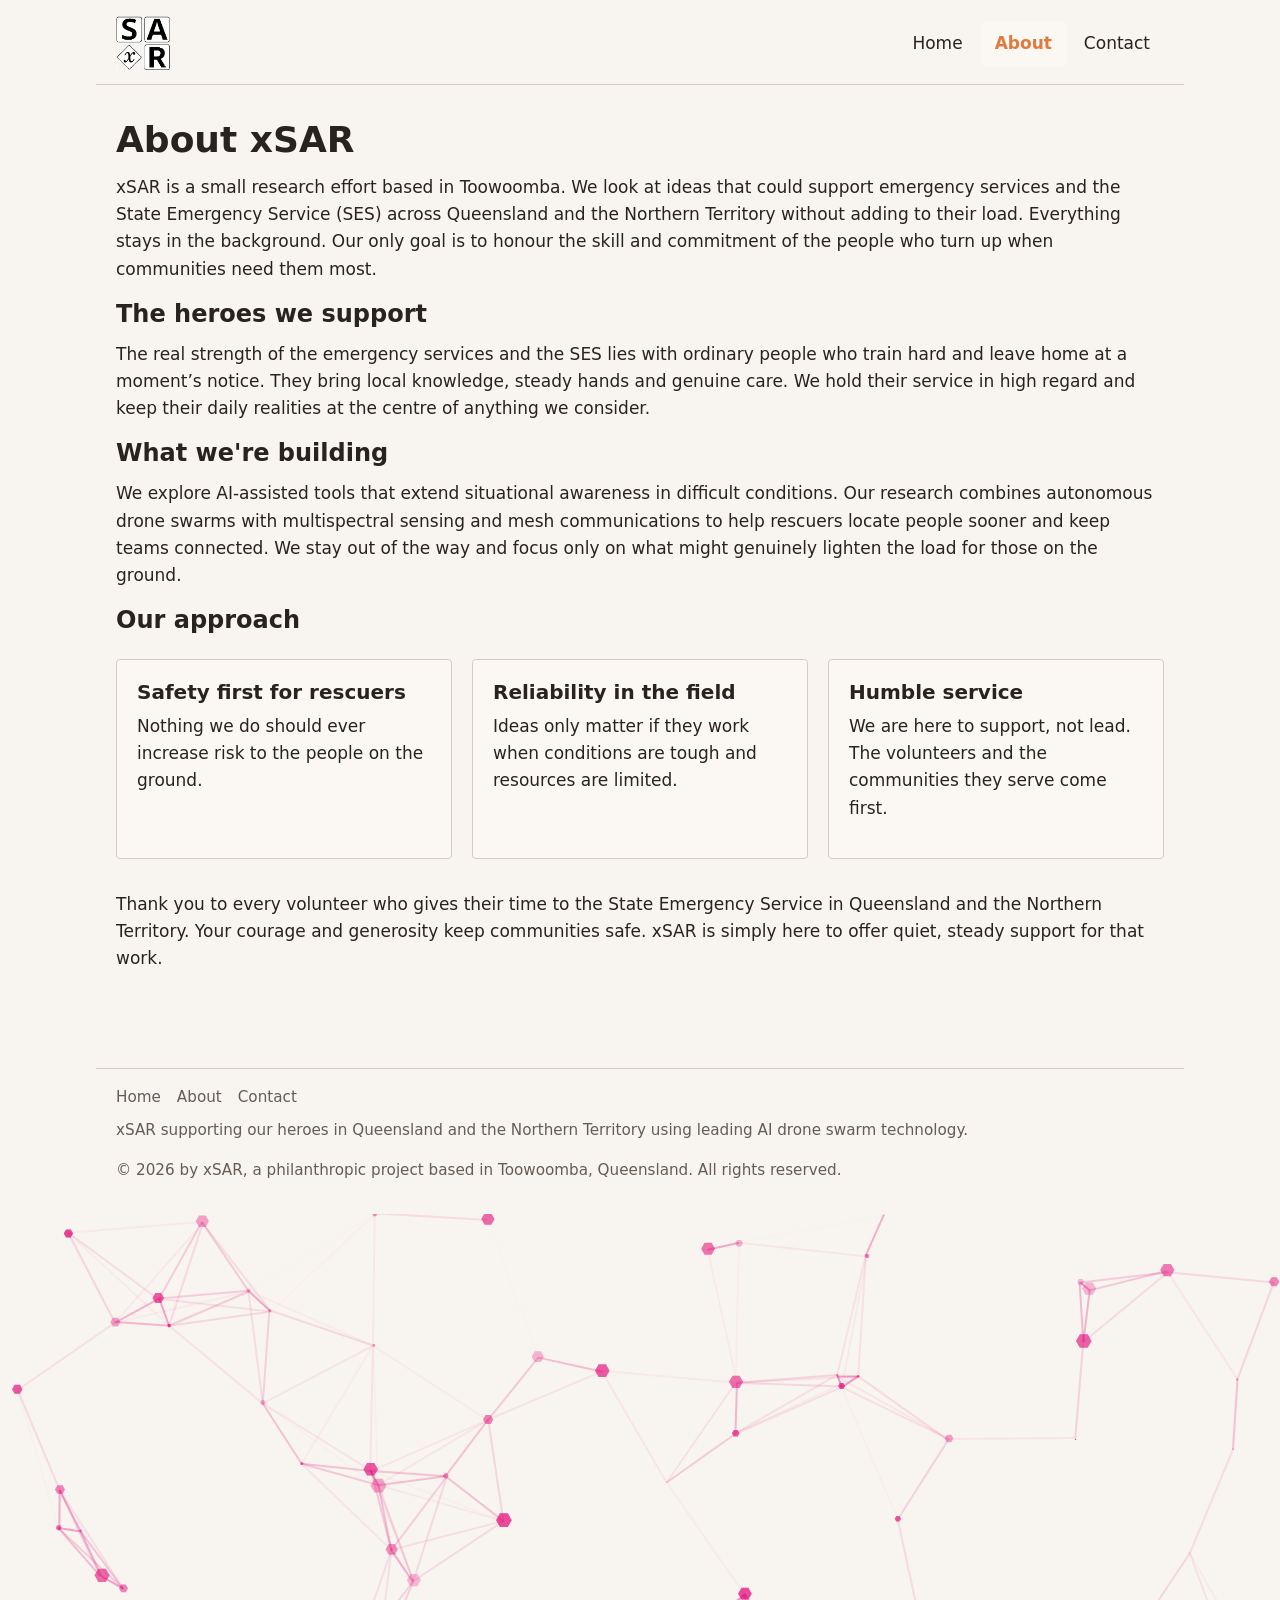
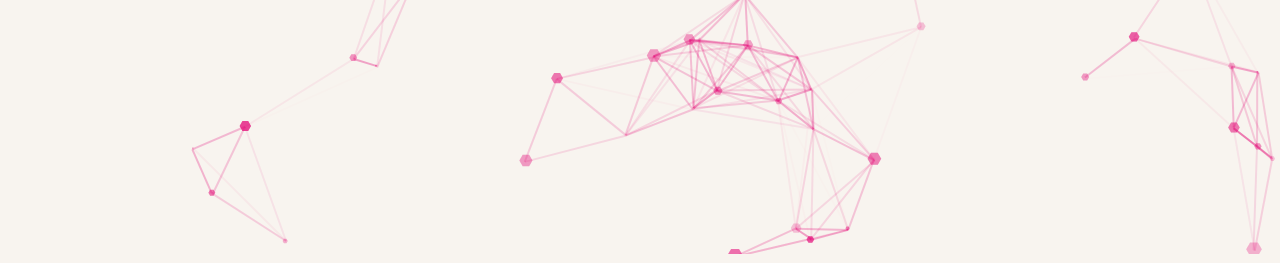
==== about.html @ 916da32c "dot notation error" ====
<!DOCTYPE html>
<html lang="en-AU">
<head>
  <!-- Google tag (gtag.js) -->
  <script async src="https://www.googletagmanager.com/gtag/js?id=G-0K0B5G9V87"></script>
  <script>
    window.dataLayer = window.dataLayer || [];
    function gtag(){dataLayer.push(arguments);}
    gtag('js', new Date());

    gtag('config', 'G-0K0B5G9V87');
  </script>
  <meta charset="UTF-8">
  <meta name="viewport" content="width=device-width, initial-scale=1.0">
  <title>xSAR — About</title>
  <link rel="stylesheet" href="css/master.css">
  <link rel="icon" type="image/x-icon" href="favicon.ico">
  <link rel="icon" type="image/png" sizes="32x32" href="favicon-32x32.png">
  <link rel="icon" type="image/png" sizes="16x16" href="favicon-16x16.png">
  <link rel="apple-touch-icon" href="apple-touch-icon.png">
  <link rel="manifest" href="site.webmanifest">
  <meta name="description" content="xSAR — Search And Respond. AI-assisted autonomous drone support for emergency responders in Queensland and the Northern Territory. Human-in-the-loop oversight.">
  <!-- OpenGraph / Social sharing -->
  <meta property="og:title" content="xSAR — Search And Respond">
  <meta property="og:description" content="Drone swarm research delivering situational awareness and support packages to help responders faster. For public benefit.">
  <meta property="og:image" content="https://xsar.com.au/images/xsar-logo.png">
  <meta property="og:url" content="https://xsar.com.au/about.html">
  <meta property="og:type" content="website">
  <meta name="twitter:card" content="summary_large_image">
</head>
<body>
  <a href="#main" class="skip-link">Skip to main content</a>

  <header>
    <a href="index.html" class="logo">
      <img src="images/xsar-logo.png" alt="xSAR" width="140" height="70">
    </a>

    <nav aria-label="Primary">
      <ul class="desktop-nav">
        <li><a href="index.html">Home</a></li>
        <li><a href="about.html" aria-current="page">About</a></li>
        <li><a href="contact.html">Contact</a></li>
      </ul>

      <details class="mobile-nav">
        <summary class="hamburger" aria-label="Toggle menu">☰</summary>
        <ul>
          <li><a href="index.html">Home</a></li>
          <li><a href="about.html" aria-current="page">About</a></li>
          <li><a href="contact.html">Contact</a></li>
        </ul>
      </details>
    </nav>
  </header>

  <main id="main">
    <h1>About xSAR</h1>

    <p>xSAR is a small research effort based in Toowoomba. We look at ideas that could support emergency services and the State Emergency Service (SES) across Queensland and the Northern Territory without adding to their load. Everything stays in the background. Our only goal is to honour the skill and commitment of the people who turn up when communities need them most.</p>

    <h2>The heroes we support</h2>
    <p>The real strength of the emergency services and the SES lies with ordinary people who train hard and leave home at a moment’s notice. They bring local knowledge, steady hands and genuine care. We hold their service in high regard and keep their daily realities at the centre of anything we consider.</p>

    <h2>What we're building</h2>
    <p>We explore AI-assisted tools that extend situational awareness in difficult conditions. Our research combines autonomous drone swarms with multispectral sensing and mesh communications to help rescuers locate people sooner and keep teams connected. We stay out of the way and focus only on what might genuinely lighten the load for those on the ground.</p>

    <h2>Our approach</h2>
    <div class="cards">
      <div class="card">
        <h3>Safety first for rescuers</h3>
        <p>Nothing we do should ever increase risk to the people on the ground.</p>
      </div>
      <div class="card">
        <h3>Reliability in the field</h3>
        <p>Ideas only matter if they work when conditions are tough and resources are limited.</p>
      </div>
      <div class="card">
        <h3>Humble service</h3>
        <p>We are here to support, not lead. The volunteers and the communities they serve come first.</p>
      </div>
    </div>

    <p style="margin-top: 2rem;">Thank you to every volunteer who gives their time to the State Emergency Service in Queensland and the Northern Territory. Your courage and generosity keep communities safe. xSAR is simply here to offer quiet, steady support for that work.</p>
  </main>

  <footer>
    <nav class="footer-nav" aria-label="Footer">
      <a href="index.html">Home</a>
      <a href="about.html">About</a>
      <a href="contact.html">Contact</a>
    </nav>
    <p>xSAR supporting our heroes in Queensland and the Northern Territory using leading AI drone swarm technology.</p>
    <p>&copy; 2026 by xSAR, a philanthropic project based in Toowoomba, Queensland. All rights reserved.</p>
  </footer>

  <div id="particles-js"><canvas class="particles-js-canvas-el" width="1357" height="916" style="width: 100%; height: 100%;"></canvas></div>
  <script src="js/particles_min.js" defer></script>
  <script src="js/particles_conf.js" defer></script>

</body>
</html>
---- css/master.css ----
/* xSAR — master.css
   Desktop-first (default horizontal nav), WCAG AA+, warm dignified palette for QLD/NT SES volunteers.
   Static HTML5 only. No frameworks.
   Breakpoints: desktop base → @media (max-width: 40em) hamburger.
*/

/* 1. CSS Custom Properties — warm trustworthy palette */
:root {
  --color-bg: #F8F4EF;
  --color-surface: #FBF8F3;
  --color-text: #29231F;
  --color-muted: #665C54;
  --color-primary: #E07A3D;   /* warm terracotta-orange */
  --color-accent: #8B5E3C;   /* earth ochre */
  --color-cta: #C65D3B;      /* deeper CTA */
  --color-focus: #1E3A5F;    /* deep navy for focus */
  --color-success: #4A6B3F;
  --color-border: #D5CBBE;
  --color-error: #A14C3F;

  --font-family: system-ui, -apple-system, BlinkMacSystemFont, "Segoe UI", Roboto, "Helvetica Neue", Arial, sans-serif;
  --radius: 4px;
  --space: 1rem;
}

/* 2. Reset + base (desktop first) */
*, *::before, *::after {
  box-sizing: border-box;
}

html {
  scroll-behavior: smooth;
}

body {
  margin: 0;
  background-color: var(--color-bg);
  color: var(--color-text);
  font-family: var(--font-family);
  font-size: 1.0625rem;
  line-height: 1.6;
}

/* 3. Typography */
h1, h2, h3, h4 {
  line-height: 1.25;
  color: var(--color-text);
  margin: 0 0 0.75rem;
}

h1 { font-size: 2.25rem; }
h2 { font-size: 1.5rem; }
h3 { font-size: 1.25rem; }

p {
  margin: 0 0 1rem;
}

a {
  color: var(--color-primary);
  text-decoration: underline;
  text-decoration-thickness: 1.5px;
  text-underline-offset: 2px;
}

a:hover {
  color: var(--color-cta);
}

/* 4. Layout */
header, main, footer {
  max-width: 68rem;
  margin: 0 auto;
  padding: 1rem 1.25rem;
}

main {
  padding-top: 2rem;
  padding-bottom: 3rem;
}

/* Header with logo top-left + nav */
header {
  display: flex;
  align-items: center;
  justify-content: space-between;
  gap: 1rem;
  border-bottom: 1px solid var(--color-border);
  padding-bottom: 0.75rem;
}

.logo {
  display: inline-block;
  line-height: 0;
}

.logo img {
  height: 56px;
  width: auto;
  display: block;
}

/* Desktop nav (default) */
nav[aria-label="Primary"] {
  display: flex;
  align-items: center;
}

.desktop-nav {
  display: flex;
  gap: 0.25rem;
  list-style: none;
  margin: 0;
  padding: 0;
}

.desktop-nav a {
  display: inline-flex;
  align-items: center;
  padding: 0.5rem 0.875rem;
  border-radius: var(--radius);
  text-decoration: none;
  color: var(--color-text);
  font-weight: 500;
}

.desktop-nav a[aria-current="page"] {
  background-color: var(--color-surface);
  color: var(--color-primary);
  font-weight: 600;
}

.desktop-nav a:hover {
  background-color: var(--color-surface);
  color: var(--color-cta);
}

/* Mobile nav (hidden on desktop) */
.mobile-nav,
.hamburger {
  display: none;
}

/* 5. Components */

/* Hero */
.hero {
  padding: 2.5rem 0 2rem;
  text-align: left;
}

.hero h1 {
  font-size: 2.5rem;
  margin-bottom: 0.75rem;
  max-width: 42rem;
}

.hero p {
  max-width: 38rem;
  font-size: 1.125rem;
  color: var(--color-muted);
  margin-bottom: 1.5rem;
}

/* CTA buttons */
.btn {
  display: inline-flex;
  align-items: center;
  justify-content: center;
  padding: 0.625rem 1.25rem;
  border-radius: var(--radius);
  font-weight: 600;
  text-decoration: none;
  border: 2px solid transparent;
  cursor: pointer;
  min-height: 44px;
  min-width: 44px;
  transition: background-color 0.15s ease, border-color 0.15s ease, color 0.15s ease;
}

.btn-primary {
  background-color: var(--color-cta);
  color: #fff;
}

.btn-primary:hover {
  background-color: #a64d2f;
  color: #fff;
}

.btn-secondary {
  background-color: transparent;
  color: var(--color-primary);
  border-color: var(--color-primary);
}

.btn-secondary:hover {
  background-color: var(--color-surface);
  border-color: var(--color-cta);
  color: var(--color-cta);
}

/* Cards / value sections */
.cards {
  display: grid;
  grid-template-columns: repeat(auto-fit, minmax(240px, 1fr));
  gap: 1.25rem;
  margin-top: 1.5rem;
}

.card {
  background-color: var(--color-surface);
  border: 1px solid var(--color-border);
  border-radius: var(--radius);
  padding: 1.25rem;
}

.card h3 {
  margin-bottom: 0.5rem;
  color: var(--color-text);
}

/* Forms */
form {
  max-width: 42rem;
}

.form-field {
  margin-bottom: 1.125rem;
}

label {
  display: block;
  font-weight: 600;
  margin-bottom: 0.35rem;
  color: var(--color-text);
}

input[type="text"],
input[type="email"],
textarea {
  width: 100%;
  padding: 0.625rem 0.75rem;
  font-size: 1rem;
  border: 2px solid var(--color-border);
  border-radius: var(--radius);
  background-color: #fff;
  color: var(--color-text);
  min-height: 44px;
}

input:focus,
textarea:focus {
  outline: 3px solid var(--color-focus);
  outline-offset: 2px;
  border-color: var(--color-focus);
}

textarea {
  min-height: 140px;
  resize: vertical;
}

button[type="submit"] {
  margin-top: 0.5rem;
}

/* Turnstile container */
.cf-turnstile {
  margin: 1rem 0;
}

/* 6. Accessibility */
.skip-link {
  position: absolute;
  top: -100px;
  left: 1rem;
  padding: 0.5rem 1rem;
  background: var(--color-text);
  color: var(--color-bg);
  z-index: 999;
  font-weight: 600;
}

.skip-link:focus {
  top: 0.5rem;
}

:focus-visible {
  outline: 3px solid var(--color-focus);
  outline-offset: 3px;
}

/* Reduced motion */
@media (prefers-reduced-motion: reduce) {
  *, *::before, *::after {
    transition: none !important;
    animation: none !important;
    scroll-behavior: auto !important;
  }
}

/* Honeypot */
.visually-hidden {
  position: absolute;
  width: 1px;
  height: 1px;
  padding: 0;
  margin: -1px;
  overflow: hidden;
  clip: rect(0, 0, 0, 0);
  white-space: nowrap;
  border: 0;
}

/* 7. Responsive: desktop-first (default), collapse nav to hamburger on mobile */
@media (max-width: 40em) {
  header {
    flex-wrap: wrap;
  }

  .desktop-nav {
    display: none;
  }

  .mobile-nav {
    display: block;
    width: 100%;
  }

  .hamburger {
    display: inline-flex;
    align-items: center;
    justify-content: center;
    padding: 0.5rem 0.75rem;
    min-height: 44px;
    min-width: 44px;
    background: var(--color-surface);
    border: 1px solid var(--color-border);
    border-radius: var(--radius);
    font-size: 1.1rem;
    cursor: pointer;
    color: var(--color-text);
  }

  .mobile-nav[open] .hamburger {
    background: var(--color-primary);
    color: #fff;
    border-color: var(--color-primary);
  }

  .mobile-nav ul {
    list-style: none;
    margin: 0.5rem 0 0;
    padding: 0.5rem 0;
    border: 1px solid var(--color-border);
    border-radius: var(--radius);
    background: var(--color-surface);
  }

  .mobile-nav li + li {
    margin-top: 0.125rem;
  }

  .mobile-nav a {
    display: block;
    padding: 0.625rem 0.875rem;
    text-decoration: none;
    color: var(--color-text);
  }

  .mobile-nav a[aria-current="page"] {
    font-weight: 600;
    color: var(--color-primary);
  }

  .hero {
    padding-top: 1.5rem;
  }

  .hero h1 {
    font-size: 1.9rem;
  }

  .cards {
    grid-template-columns: 1fr;
  }
}

/* Footer */
footer {
  border-top: 1px solid var(--color-border);
  padding-top: 1rem;
  margin-top: 2rem;
  font-size: 0.95rem;
  color: var(--color-muted);
}

footer a {
  color: var(--color-muted);
}

footer .footer-nav {
  display: flex;
  gap: 1rem;
  flex-wrap: wrap;
  margin-bottom: 0.5rem;
}

footer .footer-nav a {
  text-decoration: none;
}

/* Small utility */
.req {
  color: var(--color-primary);
  font-weight: 600;
}
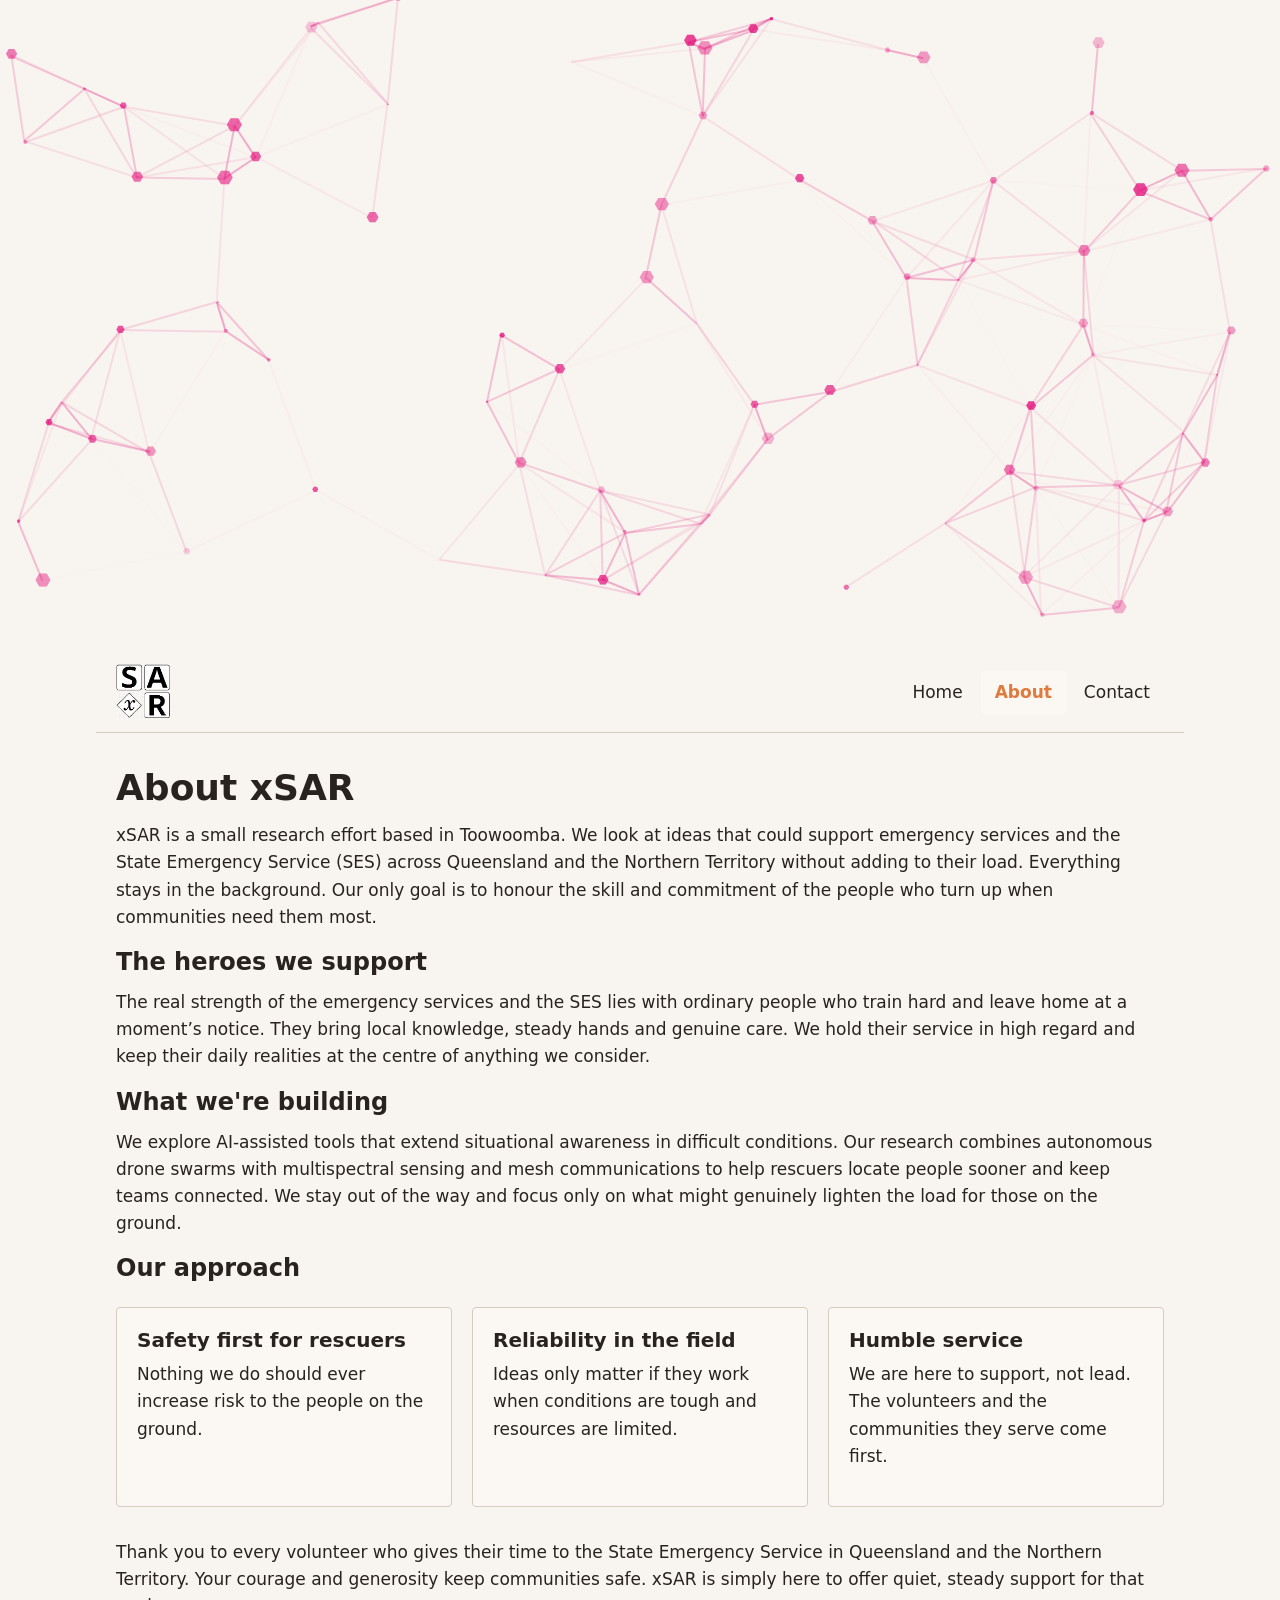
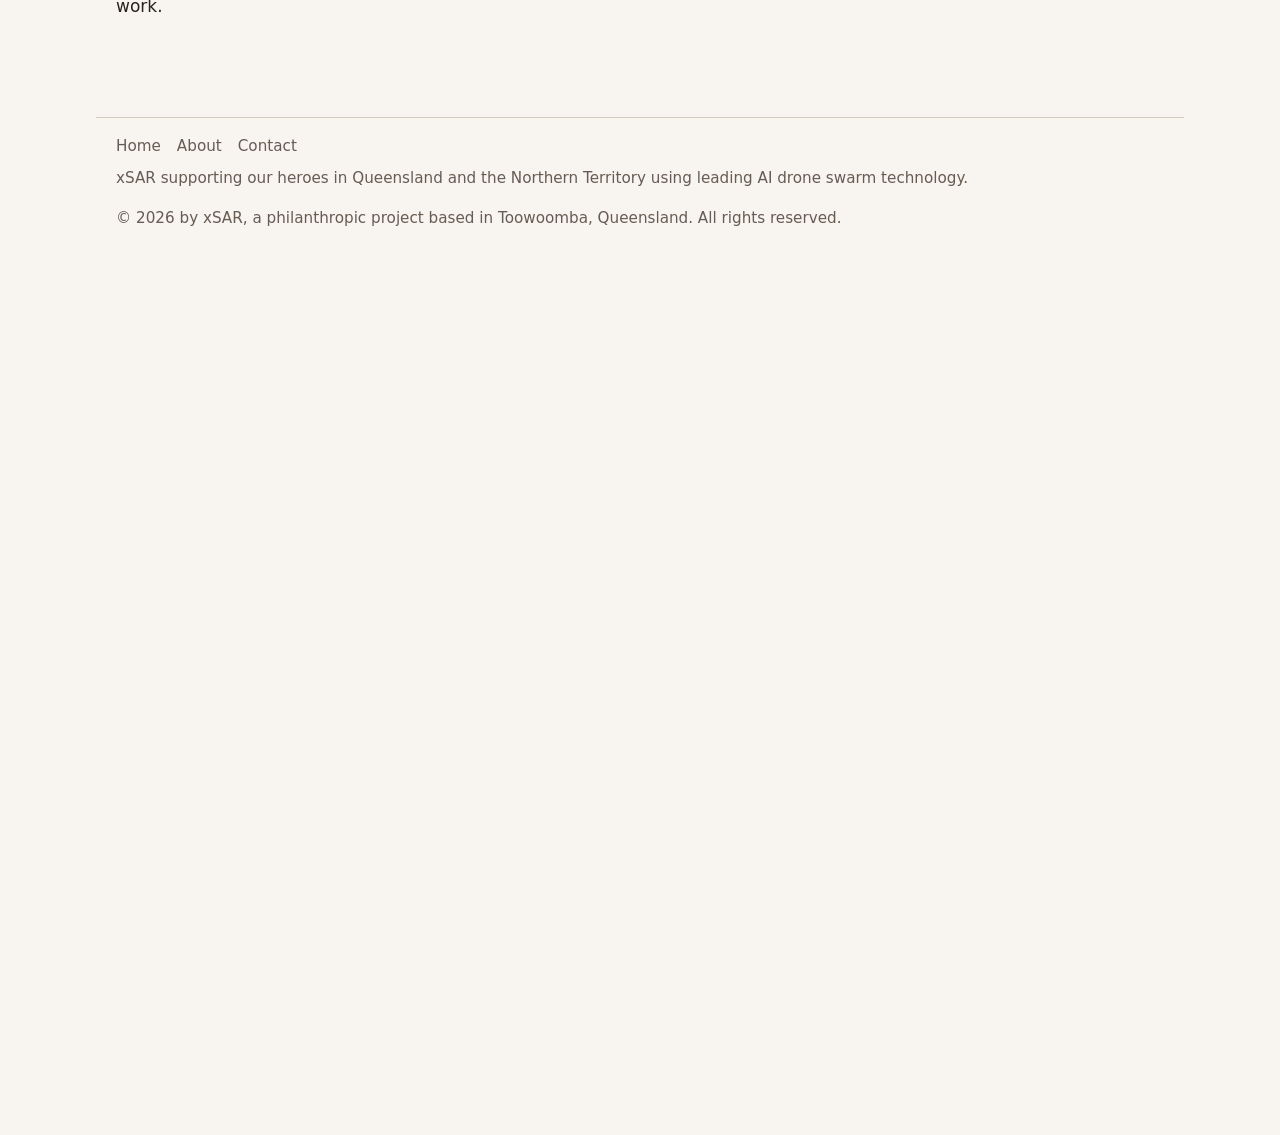
==== commit 971284aa: "placement changed of canvas" ====
--- a/about.html
+++ b/about.html
@@ -29,6 +29,8 @@
   <meta name="twitter:card" content="summary_large_image">
 </head>
 <body>
+  <div id="particles-js"><canvas class="particles-js-canvas-el" width="1357" height="916" style="width: 100%; height: 100%;"></canvas></div>
+
   <a href="#main" class="skip-link">Skip to main content</a>
 
   <header>
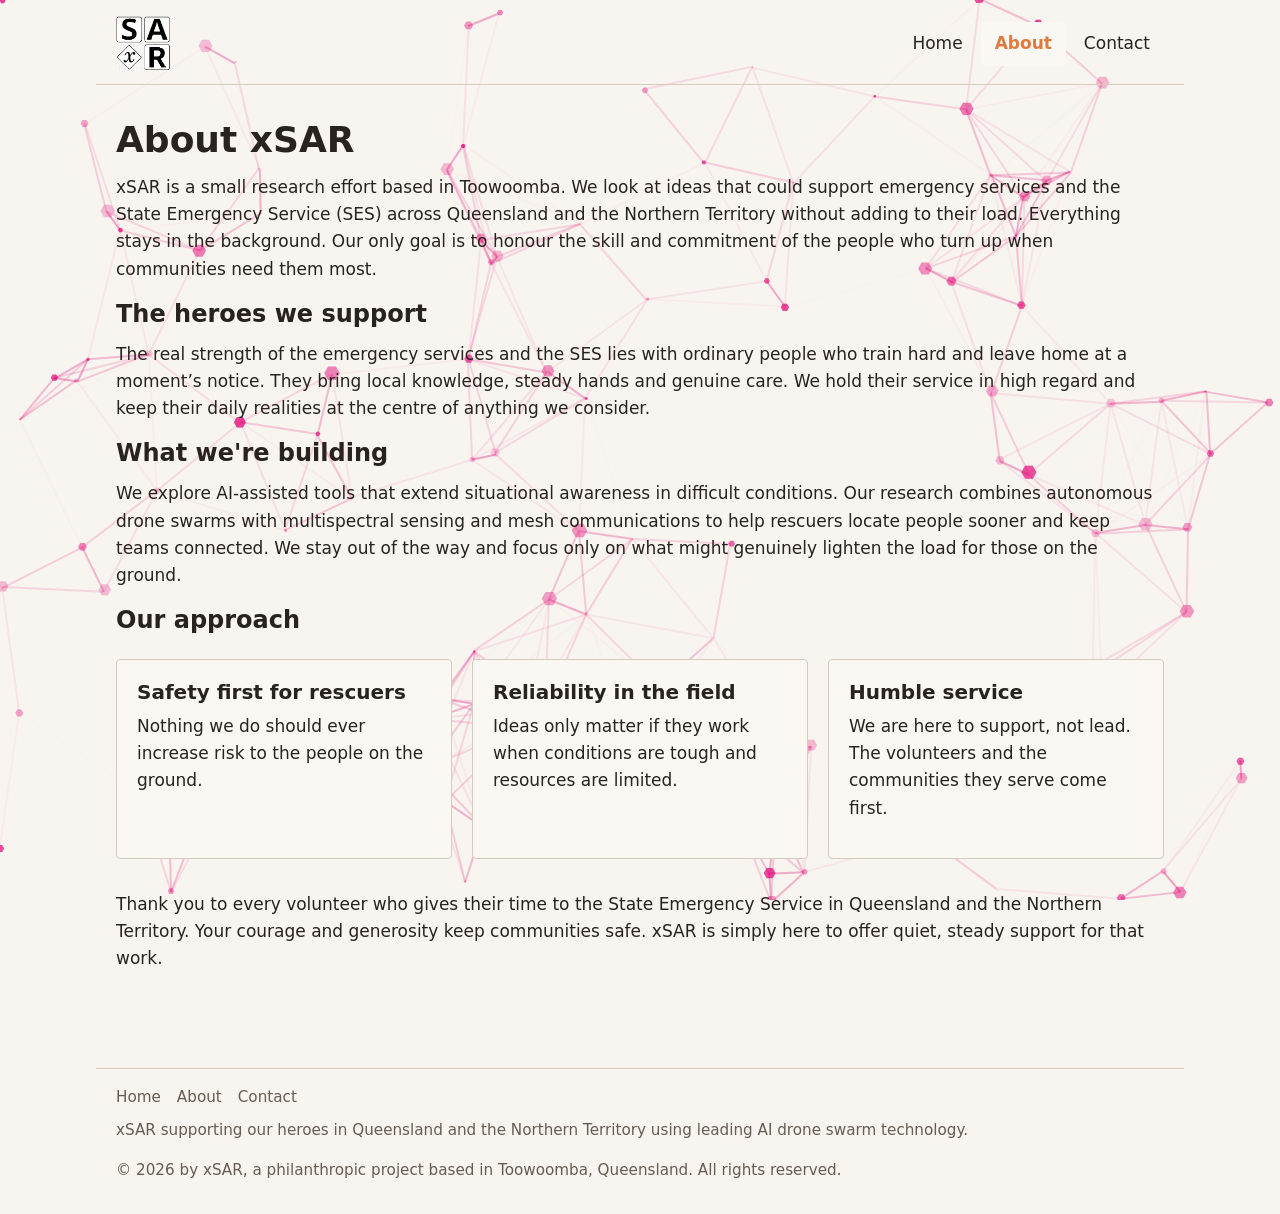
==== commit e1155fe0: "refactor: comment out particles-js canvas elements across pages" ====
--- a/about.html
+++ b/about.html
@@ -29,7 +29,7 @@
   <meta name="twitter:card" content="summary_large_image">
 </head>
 <body>
-  <div id="particles-js"><canvas class="particles-js-canvas-el" width="1357" height="916" style="width: 100%; height: 100%;"></canvas></div>
+  <!-- <div id="particles-js"><canvas class="particles-js-canvas-el" width="1357" height="916" style="width: 100%; height: 100%;"></canvas></div> -->
 
   <a href="#main" class="skip-link">Skip to main content</a>
 
--- a/css/master.css
+++ b/css/master.css
@@ -416,3 +416,20 @@
   color: var(--color-primary);
   font-weight: 600;
 }
+
+/* Particles background - full-screen behind everything */
+#particles-js {
+  position: fixed;
+  top: 0;
+  left: 0;
+  width: 100%;
+  height: 100%;
+  z-index: -1;              /* sends it behind all content */
+  pointer-events: none;     /* clicks pass through */
+  overflow: hidden;
+}
+
+#particles-js canvas {
+  width: 100% !important;
+  height: 100% !important;
+}
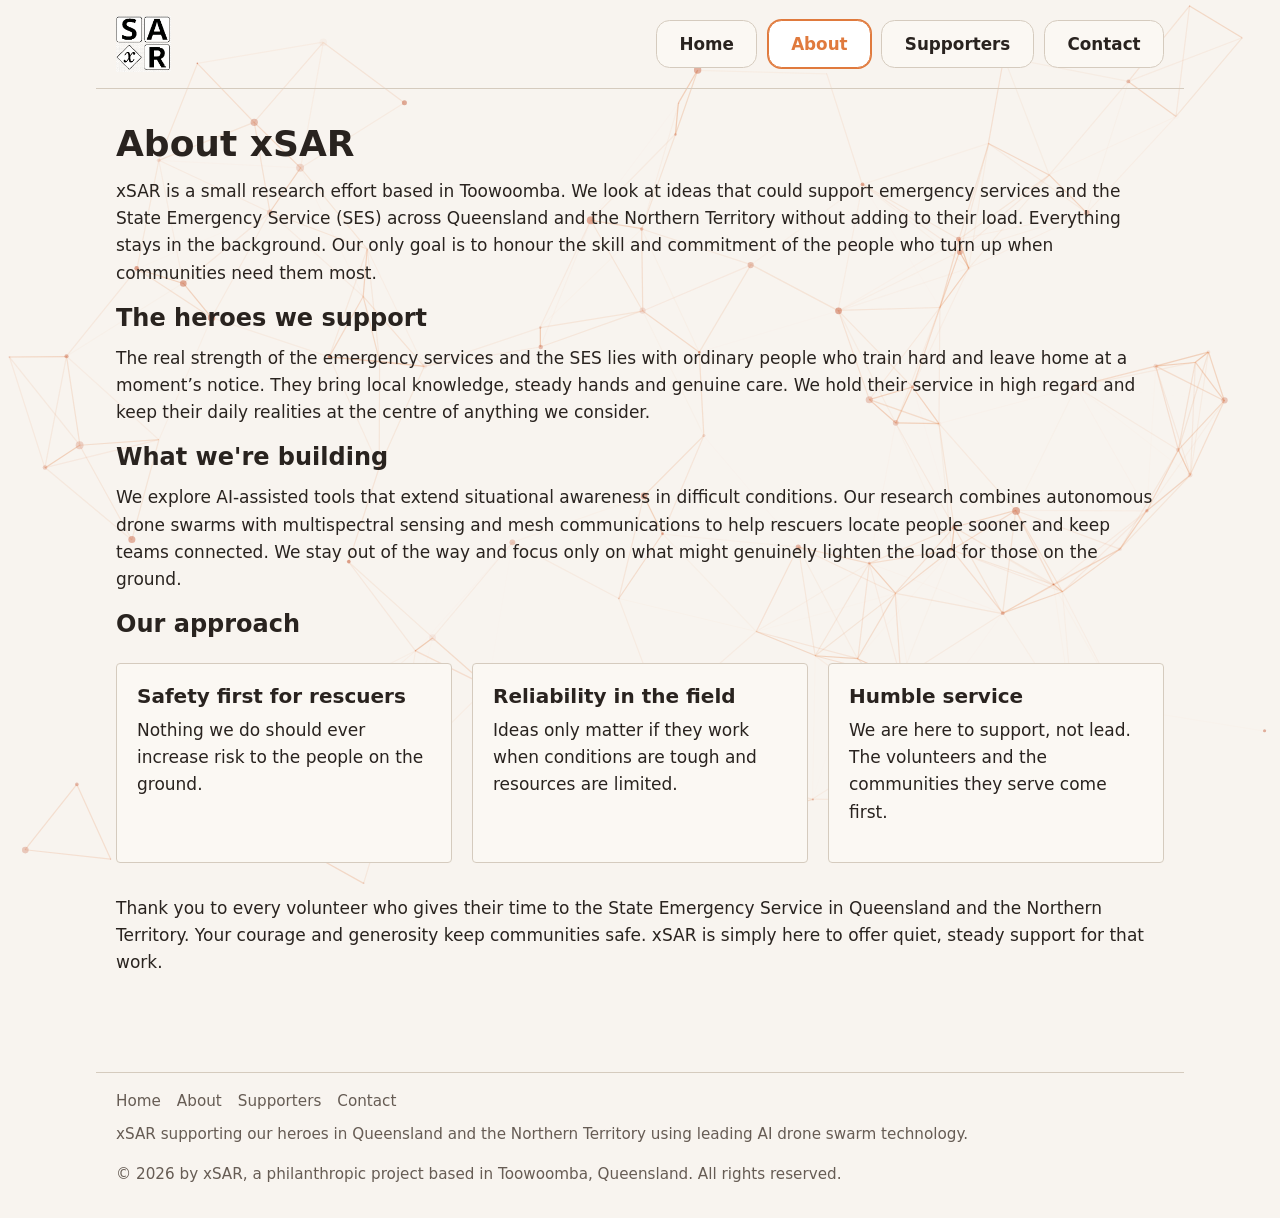
==== commit 68263c4d: "feat: Supporters page, nav polish, and particles background Add a Supporters page with Migadu as the" ====
--- a/about.html
+++ b/about.html
@@ -29,8 +29,7 @@
   <meta name="twitter:card" content="summary_large_image">
 </head>
 <body>
-  <!-- <div id="particles-js"><canvas class="particles-js-canvas-el" width="1357" height="916" style="width: 100%; height: 100%;"></canvas></div> -->
-
+  <div id="particles-js" aria-hidden="true"></div>
   <a href="#main" class="skip-link">Skip to main content</a>
 
   <header>
@@ -42,6 +41,7 @@
       <ul class="desktop-nav">
         <li><a href="index.html">Home</a></li>
         <li><a href="about.html" aria-current="page">About</a></li>
+        <li><a href="supporters.html">Supporters</a></li>
         <li><a href="contact.html">Contact</a></li>
       </ul>
 
@@ -50,6 +50,7 @@
         <ul>
           <li><a href="index.html">Home</a></li>
           <li><a href="about.html" aria-current="page">About</a></li>
+          <li><a href="supporters.html">Supporters</a></li>
           <li><a href="contact.html">Contact</a></li>
         </ul>
       </details>
@@ -90,15 +91,14 @@
     <nav class="footer-nav" aria-label="Footer">
       <a href="index.html">Home</a>
       <a href="about.html">About</a>
+      <a href="supporters.html">Supporters</a>
       <a href="contact.html">Contact</a>
     </nav>
     <p>xSAR supporting our heroes in Queensland and the Northern Territory using leading AI drone swarm technology.</p>
     <p>&copy; 2026 by xSAR, a philanthropic project based in Toowoomba, Queensland. All rights reserved.</p>
   </footer>
 
-  <div id="particles-js"><canvas class="particles-js-canvas-el" width="1357" height="916" style="width: 100%; height: 100%;"></canvas></div>
   <script src="js/particles_min.js" defer></script>
   <script src="js/particles_conf.js" defer></script>
-
 </body>
 </html>
--- a/css/master.css
+++ b/css/master.css
@@ -30,15 +30,18 @@
 
 html {
   scroll-behavior: smooth;
+  /* Solid site colour sits under the transparent body + particles layer */
+  background-color: var(--color-bg);
 }
 
 body {
   margin: 0;
-  background-color: var(--color-bg);
+  background-color: transparent;
   color: var(--color-text);
   font-family: var(--font-family);
   font-size: 1.0625rem;
   line-height: 1.6;
+  position: relative;
 }
 
 /* 3. Typography */
@@ -67,11 +70,13 @@
   color: var(--color-cta);
 }
 
-/* 4. Layout */
+/* 4. Layout — relative + z-index so content sits above #particles-js */
 header, main, footer {
   max-width: 68rem;
   margin: 0 auto;
   padding: 1rem 1.25rem;
+  position: relative;
+  z-index: 1;
 }
 
 main {
@@ -86,7 +91,8 @@
   justify-content: space-between;
   gap: 1rem;
   border-bottom: 1px solid var(--color-border);
-  padding-bottom: 0.75rem;
+  padding-top: 1rem;
+  padding-bottom: 1rem;
 }
 
 .logo {
@@ -100,7 +106,7 @@
   display: block;
 }
 
-/* Desktop nav (default) */
+/* Desktop nav (default) — large rounded rectangles, still plain links */
 nav[aria-label="Primary"] {
   display: flex;
   align-items: center;
@@ -108,7 +114,8 @@
 
 .desktop-nav {
   display: flex;
-  gap: 0.25rem;
+  flex-wrap: wrap;
+  gap: 0.65rem;
   list-style: none;
   margin: 0;
   padding: 0;
@@ -117,22 +124,36 @@
 .desktop-nav a {
   display: inline-flex;
   align-items: center;
-  padding: 0.5rem 0.875rem;
-  border-radius: var(--radius);
+  justify-content: center;
+  padding: 0.8rem 1.4rem; /* roomy inner margin */
+  min-height: 48px;
+  border-radius: 0.85rem; /* large rounded corners, not a pill */
+  border: 1px solid var(--color-border);
+  background-color: var(--color-surface);
   text-decoration: none;
   color: var(--color-text);
-  font-weight: 500;
+  font-weight: 600;
+  font-size: 1.05rem;
+  line-height: 1.2;
+  transition: background-color 0.15s ease, border-color 0.15s ease, color 0.15s ease;
 }
 
 .desktop-nav a[aria-current="page"] {
-  background-color: var(--color-surface);
+  background-color: #fff;
+  border-color: var(--color-primary);
   color: var(--color-primary);
-  font-weight: 600;
+  box-shadow: 0 0 0 1px var(--color-primary);
 }
 
 .desktop-nav a:hover {
-  background-color: var(--color-surface);
+  background-color: #fff;
+  border-color: var(--color-cta);
   color: var(--color-cta);
+}
+
+.desktop-nav a:focus-visible {
+  outline: 3px solid var(--color-focus);
+  outline-offset: 3px;
 }
 
 /* Mobile nav (hidden on desktop) */
@@ -162,42 +183,58 @@
   margin-bottom: 1.5rem;
 }
 
-/* CTA buttons */
+/* CTA buttons — same large rounded-rect shape as primary nav; existing brand colours */
 .btn {
   display: inline-flex;
   align-items: center;
   justify-content: center;
-  padding: 0.625rem 1.25rem;
-  border-radius: var(--radius);
+  padding: 0.8rem 1.4rem;
+  border-radius: 0.85rem;
   font-weight: 600;
+  font-size: 1.05rem;
+  line-height: 1.2;
   text-decoration: none;
   border: 2px solid transparent;
   cursor: pointer;
-  min-height: 44px;
+  min-height: 48px;
   min-width: 44px;
   transition: background-color 0.15s ease, border-color 0.15s ease, color 0.15s ease;
 }
 
 .btn-primary {
   background-color: var(--color-cta);
+  border-color: var(--color-cta);
   color: #fff;
 }
 
 .btn-primary:hover {
   background-color: #a64d2f;
+  border-color: #a64d2f;
   color: #fff;
 }
 
 .btn-secondary {
-  background-color: transparent;
+  background-color: var(--color-surface);
   color: var(--color-primary);
   border-color: var(--color-primary);
 }
 
 .btn-secondary:hover {
-  background-color: var(--color-surface);
+  background-color: #fff;
   border-color: var(--color-cta);
   color: var(--color-cta);
+}
+
+.btn:focus-visible {
+  outline: 3px solid var(--color-focus);
+  outline-offset: 3px;
+}
+
+/* Hero CTA row */
+.hero-actions {
+  display: flex;
+  gap: 0.75rem;
+  flex-wrap: wrap;
 }
 
 /* Cards / value sections */
@@ -351,27 +388,41 @@
 
   .mobile-nav ul {
     list-style: none;
-    margin: 0.5rem 0 0;
-    padding: 0.5rem 0;
+    margin: 0.65rem 0 0;
+    padding: 0.65rem;
+    display: flex;
+    flex-direction: column;
+    gap: 0.5rem;
+    border: none;
+    background: transparent;
+  }
+
+  .mobile-nav a {
+    display: flex;
+    align-items: center;
+    justify-content: center;
+    padding: 0.8rem 1.25rem;
+    min-height: 48px;
+    border-radius: 0.85rem;
     border: 1px solid var(--color-border);
-    border-radius: var(--radius);
-    background: var(--color-surface);
-  }
-
-  .mobile-nav li + li {
-    margin-top: 0.125rem;
-  }
-
-  .mobile-nav a {
-    display: block;
-    padding: 0.625rem 0.875rem;
+    background-color: var(--color-surface);
     text-decoration: none;
     color: var(--color-text);
+    font-weight: 600;
+    font-size: 1.05rem;
   }
 
   .mobile-nav a[aria-current="page"] {
-    font-weight: 600;
+    background-color: #fff;
+    border-color: var(--color-primary);
     color: var(--color-primary);
+    box-shadow: 0 0 0 1px var(--color-primary);
+  }
+
+  .mobile-nav a:hover {
+    background-color: #fff;
+    border-color: var(--color-cta);
+    color: var(--color-cta);
   }
 
   .hero {
@@ -417,19 +468,110 @@
   font-weight: 600;
 }
 
-/* Particles background - full-screen behind everything */
+/* Particles background — full-screen behind content (Vincent Garreau particles.js) */
 #particles-js {
   position: fixed;
   top: 0;
   left: 0;
+  right: 0;
+  bottom: 0;
   width: 100%;
   height: 100%;
-  z-index: -1;              /* sends it behind all content */
-  pointer-events: none;     /* clicks pass through */
+  min-height: 100vh;
+  min-height: 100dvh;
+  z-index: 0;
+  pointer-events: none; /* clicks pass through to content */
   overflow: hidden;
 }
 
-#particles-js canvas {
+#particles-js canvas.particles-js-canvas-el {
+  display: block;
+  position: absolute;
+  top: 0;
+  left: 0;
   width: 100% !important;
   height: 100% !important;
+}
+
+/* Supporter rows: logo left, positive copy right */
+.supporters-list {
+  display: flex;
+  flex-direction: column;
+  gap: 1.5rem;
+  margin-top: 1.5rem;
+}
+
+.supporter {
+  display: grid;
+  grid-template-columns: minmax(9rem, 12rem) 1fr;
+  gap: 1.25rem 2rem;
+  align-items: center;
+  background-color: var(--color-surface);
+  border: 1px solid var(--color-border);
+  border-radius: var(--radius);
+  padding: 1.25rem 1.5rem;
+}
+
+.supporter-logo {
+  display: flex;
+  align-items: center;
+  justify-content: center;
+  width: 100%;
+  min-height: 3.5rem;
+  padding: 0.25rem;
+}
+
+.supporter-logo a {
+  display: inline-flex;
+  align-items: center;
+  justify-content: center;
+  width: 100%;
+  line-height: 0;
+  text-decoration: none;
+}
+
+/* Migadu wordmark is wide (viewBox ~1981×572); constrain to column + cap height */
+.supporter-logo img {
+  display: block;
+  width: 100%;
+  max-width: 11rem;
+  height: auto;
+  max-height: 3.75rem;
+  object-fit: contain;
+  object-position: center;
+}
+
+.supporter-copy h2 {
+  margin-bottom: 0.5rem;
+  font-size: 1.25rem;
+}
+
+.supporter-copy p {
+  margin-bottom: 0;
+  color: var(--color-muted);
+}
+
+.supporter-copy p + p {
+  margin-top: 0.75rem;
+}
+
+.supporter-copy a {
+  font-weight: 600;
+}
+
+@media (max-width: 40em) {
+  .supporter {
+    grid-template-columns: 1fr;
+    text-align: left;
+  }
+
+  .supporter-logo {
+    justify-content: flex-start;
+    max-width: 12rem;
+  }
+
+  .supporter-logo img {
+    max-width: 10rem;
+    max-height: 3.25rem;
+  }
 }
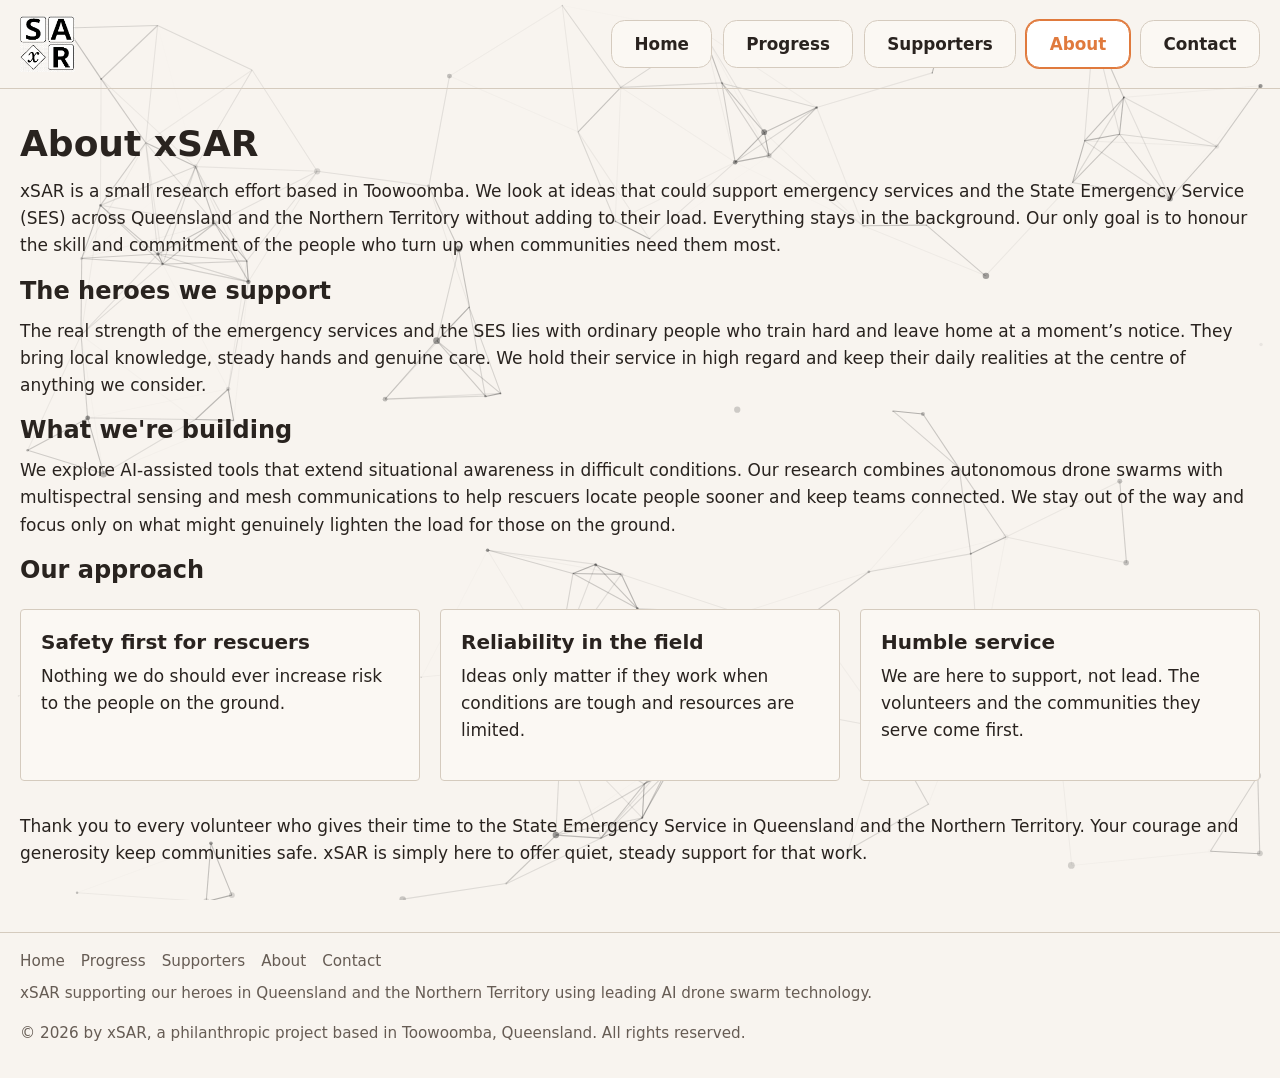
==== commit c542b142: "feat: Progress page, black particles, and Contact profile Add Progress with AGPL-3.0 open-source jou" ====
--- a/about.html
+++ b/about.html
@@ -40,17 +40,19 @@
     <nav aria-label="Primary">
       <ul class="desktop-nav">
         <li><a href="index.html">Home</a></li>
+        <li><a href="progress.html">Progress</a></li>
+        <li><a href="supporters.html">Supporters</a></li>
         <li><a href="about.html" aria-current="page">About</a></li>
-        <li><a href="supporters.html">Supporters</a></li>
         <li><a href="contact.html">Contact</a></li>
       </ul>
 
       <details class="mobile-nav">
         <summary class="hamburger" aria-label="Toggle menu">☰</summary>
-        <ul>
+                <ul>
           <li><a href="index.html">Home</a></li>
+          <li><a href="progress.html">Progress</a></li>
+          <li><a href="supporters.html">Supporters</a></li>
           <li><a href="about.html" aria-current="page">About</a></li>
-          <li><a href="supporters.html">Supporters</a></li>
           <li><a href="contact.html">Contact</a></li>
         </ul>
       </details>
@@ -90,8 +92,9 @@
   <footer>
     <nav class="footer-nav" aria-label="Footer">
       <a href="index.html">Home</a>
+      <a href="progress.html">Progress</a>
+      <a href="supporters.html">Supporters</a>
       <a href="about.html">About</a>
-      <a href="supporters.html">Supporters</a>
       <a href="contact.html">Contact</a>
     </nav>
     <p>xSAR supporting our heroes in Queensland and the Northern Territory using leading AI drone swarm technology.</p>
--- a/css/master.css
+++ b/css/master.css
@@ -72,7 +72,8 @@
 
 /* 4. Layout — relative + z-index so content sits above #particles-js */
 header, main, footer {
-  max-width: 68rem;
+  /* max-width: 68rem; */
+  width: 100%;
   margin: 0 auto;
   padding: 1rem 1.25rem;
   position: relative;
@@ -177,7 +178,7 @@
 }
 
 .hero p {
-  max-width: 38rem;
+  /* max-width: 38rem; */
   font-size: 1.125rem;
   color: var(--color-muted);
   margin-bottom: 1.5rem;
@@ -442,7 +443,7 @@
 footer {
   border-top: 1px solid var(--color-border);
   padding-top: 1rem;
-  margin-top: 2rem;
+  margin-top: 0rem;
   font-size: 0.95rem;
   color: var(--color-muted);
 }
@@ -493,12 +494,95 @@
   height: 100% !important;
 }
 
+/* Contact: photo left, bio right */
+.contact-profile {
+  display: grid;
+  grid-template-columns: minmax(10rem, 16rem) 1fr;
+  gap: 1.25rem 2rem;
+  align-items: start;
+  margin: 1.5rem 0 2rem;
+  padding: 1.25rem 1.5rem;
+  background-color: var(--color-surface);
+  border: 1px solid var(--color-border);
+  border-radius: var(--radius);
+}
+
+.contact-profile-photo {
+  margin: 0;
+  max-width: 16rem;
+}
+
+.contact-profile-photo img {
+  display: block;
+  width: 100%;
+  height: auto;
+  border-radius: 6px;
+  border: 1px solid var(--color-border);
+}
+
+.contact-profile-photo figcaption {
+  margin-top: 0.5rem;
+  line-height: 1.35;
+}
+
+.contact-profile-name {
+  display: block;
+  font-weight: 700;
+  color: var(--color-text);
+  margin-bottom: 0.2rem;
+}
+
+.contact-profile-intro {
+  display: block;
+  font-size: 0.9rem;
+  color: var(--color-muted);
+}
+
+.contact-profile-bio h2 {
+  margin-top: 0;
+  margin-bottom: 0.75rem;
+  font-size: 1.25rem;
+}
+
+.contact-profile-bio ul {
+  margin: 0;
+  padding-left: 1.25rem;
+  color: var(--color-muted);
+}
+
+.contact-profile-bio li {
+  margin-bottom: 0.65rem;
+}
+
+.contact-profile-bio li:last-child {
+  margin-bottom: 0;
+}
+
+.contact-profile-bio strong {
+  color: var(--color-text);
+}
+
+@media (max-width: 40em) {
+  .contact-profile {
+    grid-template-columns: 1fr;
+  }
+
+  .contact-profile-photo {
+    max-width: 14rem;
+  }
+}
+
 /* Supporter rows: logo left, positive copy right */
 .supporters-list {
   display: flex;
   flex-direction: column;
   gap: 1.5rem;
   margin-top: 1.5rem;
+}
+
+.supporters-invite {
+  margin-top: 2rem;
+  margin-bottom: 0;
 }
 
 .supporter {
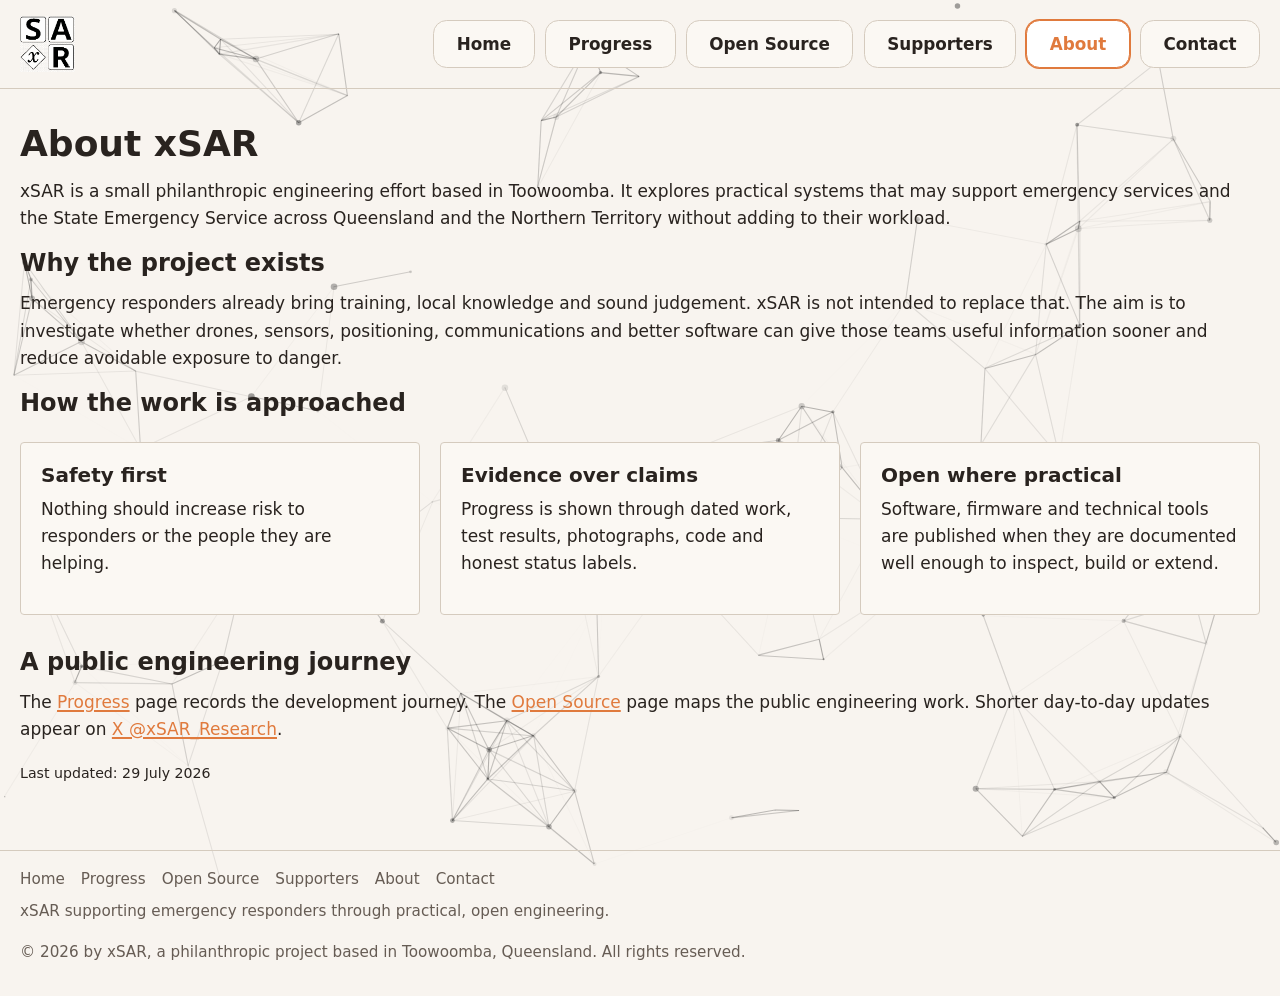
==== commit e88bd4dc: "Clarify the xSAR mission and connect it to the public engineering journey" ====
--- a/about.html
+++ b/about.html
@@ -1,107 +1,18 @@
 <!DOCTYPE html>
 <html lang="en-AU">
 <head>
-  <!-- Google tag (gtag.js) -->
-  <script async src="https://www.googletagmanager.com/gtag/js?id=G-0K0B5G9V87"></script>
-  <script>
-    window.dataLayer = window.dataLayer || [];
-    function gtag(){dataLayer.push(arguments);}
-    gtag('js', new Date());
-
-    gtag('config', 'G-0K0B5G9V87');
-  </script>
-  <meta charset="UTF-8">
-  <meta name="viewport" content="width=device-width, initial-scale=1.0">
-  <title>xSAR — About</title>
-  <link rel="stylesheet" href="css/master.css">
-  <link rel="icon" type="image/x-icon" href="favicon.ico">
-  <link rel="icon" type="image/png" sizes="32x32" href="favicon-32x32.png">
-  <link rel="icon" type="image/png" sizes="16x16" href="favicon-16x16.png">
-  <link rel="apple-touch-icon" href="apple-touch-icon.png">
-  <link rel="manifest" href="site.webmanifest">
-  <meta name="description" content="xSAR — Search And Respond. AI-assisted autonomous drone support for emergency responders in Queensland and the Northern Territory. Human-in-the-loop oversight.">
-  <!-- OpenGraph / Social sharing -->
-  <meta property="og:title" content="xSAR — Search And Respond">
-  <meta property="og:description" content="Drone swarm research delivering situational awareness and support packages to help responders faster. For public benefit.">
-  <meta property="og:image" content="https://xsar.com.au/images/xsar-logo.png">
-  <meta property="og:url" content="https://xsar.com.au/about.html">
-  <meta property="og:type" content="website">
-  <meta name="twitter:card" content="summary_large_image">
+  <script async src="https://www.googletagmanager.com/gtag/js?id=G-0K0B5G9V87"></script><script>window.dataLayer=window.dataLayer||[];function gtag(){dataLayer.push(arguments);}gtag('js',new Date());gtag('config','G-0K0B5G9V87');</script>
+  <meta charset="UTF-8"><meta name="viewport" content="width=device-width, initial-scale=1.0"><title>xSAR — About</title>
+  <link rel="stylesheet" href="css/master.css"><link rel="icon" type="image/x-icon" href="favicon.ico"><link rel="apple-touch-icon" href="apple-touch-icon.png"><link rel="manifest" href="site.webmanifest">
+  <meta name="description" content="Why xSAR exists, how the project approaches engineering, and who the work is intended to support."><meta property="og:title" content="About xSAR"><meta property="og:description" content="A small philanthropic engineering effort focused on practical support for emergency responders."><meta property="og:image" content="https://xsar.com.au/images/xsar-logo.png"><meta property="og:url" content="https://xsar.com.au/about.html"><meta property="og:type" content="website"><meta name="twitter:card" content="summary_large_image">
 </head>
-<body>
-  <div id="particles-js" aria-hidden="true"></div>
-  <a href="#main" class="skip-link">Skip to main content</a>
-
-  <header>
-    <a href="index.html" class="logo">
-      <img src="images/xsar-logo.png" alt="xSAR" width="140" height="70">
-    </a>
-
-    <nav aria-label="Primary">
-      <ul class="desktop-nav">
-        <li><a href="index.html">Home</a></li>
-        <li><a href="progress.html">Progress</a></li>
-        <li><a href="supporters.html">Supporters</a></li>
-        <li><a href="about.html" aria-current="page">About</a></li>
-        <li><a href="contact.html">Contact</a></li>
-      </ul>
-
-      <details class="mobile-nav">
-        <summary class="hamburger" aria-label="Toggle menu">☰</summary>
-                <ul>
-          <li><a href="index.html">Home</a></li>
-          <li><a href="progress.html">Progress</a></li>
-          <li><a href="supporters.html">Supporters</a></li>
-          <li><a href="about.html" aria-current="page">About</a></li>
-          <li><a href="contact.html">Contact</a></li>
-        </ul>
-      </details>
-    </nav>
-  </header>
-
-  <main id="main">
-    <h1>About xSAR</h1>
-
-    <p>xSAR is a small research effort based in Toowoomba. We look at ideas that could support emergency services and the State Emergency Service (SES) across Queensland and the Northern Territory without adding to their load. Everything stays in the background. Our only goal is to honour the skill and commitment of the people who turn up when communities need them most.</p>
-
-    <h2>The heroes we support</h2>
-    <p>The real strength of the emergency services and the SES lies with ordinary people who train hard and leave home at a moment’s notice. They bring local knowledge, steady hands and genuine care. We hold their service in high regard and keep their daily realities at the centre of anything we consider.</p>
-
-    <h2>What we're building</h2>
-    <p>We explore AI-assisted tools that extend situational awareness in difficult conditions. Our research combines autonomous drone swarms with multispectral sensing and mesh communications to help rescuers locate people sooner and keep teams connected. We stay out of the way and focus only on what might genuinely lighten the load for those on the ground.</p>
-
-    <h2>Our approach</h2>
-    <div class="cards">
-      <div class="card">
-        <h3>Safety first for rescuers</h3>
-        <p>Nothing we do should ever increase risk to the people on the ground.</p>
-      </div>
-      <div class="card">
-        <h3>Reliability in the field</h3>
-        <p>Ideas only matter if they work when conditions are tough and resources are limited.</p>
-      </div>
-      <div class="card">
-        <h3>Humble service</h3>
-        <p>We are here to support, not lead. The volunteers and the communities they serve come first.</p>
-      </div>
-    </div>
-
-    <p style="margin-top: 2rem;">Thank you to every volunteer who gives their time to the State Emergency Service in Queensland and the Northern Territory. Your courage and generosity keep communities safe. xSAR is simply here to offer quiet, steady support for that work.</p>
-  </main>
-
-  <footer>
-    <nav class="footer-nav" aria-label="Footer">
-      <a href="index.html">Home</a>
-      <a href="progress.html">Progress</a>
-      <a href="supporters.html">Supporters</a>
-      <a href="about.html">About</a>
-      <a href="contact.html">Contact</a>
-    </nav>
-    <p>xSAR supporting our heroes in Queensland and the Northern Territory using leading AI drone swarm technology.</p>
-    <p>&copy; 2026 by xSAR, a philanthropic project based in Toowoomba, Queensland. All rights reserved.</p>
-  </footer>
-
-  <script src="js/particles_min.js" defer></script>
-  <script src="js/particles_conf.js" defer></script>
-</body>
-</html>
+<body><div id="particles-js" aria-hidden="true"></div><a href="#main" class="skip-link">Skip to main content</a>
+<header><a href="index.html" class="logo"><img src="images/xsar-logo.png" alt="xSAR" width="140" height="70"></a><nav aria-label="Primary"><ul class="desktop-nav"><li><a href="index.html">Home</a></li><li><a href="progress.html">Progress</a></li><li><a href="open-source.html">Open Source</a></li><li><a href="supporters.html">Supporters</a></li><li><a href="about.html" aria-current="page">About</a></li><li><a href="contact.html">Contact</a></li></ul><details class="mobile-nav"><summary class="hamburger" aria-label="Toggle menu">☰</summary><ul><li><a href="index.html">Home</a></li><li><a href="progress.html">Progress</a></li><li><a href="open-source.html">Open Source</a></li><li><a href="supporters.html">Supporters</a></li><li><a href="about.html" aria-current="page">About</a></li><li><a href="contact.html">Contact</a></li></ul></details></nav></header>
+<main id="main"><h1>About xSAR</h1>
+  <p>xSAR is a small philanthropic engineering effort based in Toowoomba. It explores practical systems that may support emergency services and the State Emergency Service across Queensland and the Northern Territory without adding to their workload.</p>
+  <h2>Why the project exists</h2><p>Emergency responders already bring training, local knowledge and sound judgement. xSAR is not intended to replace that. The aim is to investigate whether drones, sensors, positioning, communications and better software can give those teams useful information sooner and reduce avoidable exposure to danger.</p>
+  <h2>How the work is approached</h2><div class="cards"><div class="card"><h3>Safety first</h3><p>Nothing should increase risk to responders or the people they are helping.</p></div><div class="card"><h3>Evidence over claims</h3><p>Progress is shown through dated work, test results, photographs, code and honest status labels.</p></div><div class="card"><h3>Open where practical</h3><p>Software, firmware and technical tools are published when they are documented well enough to inspect, build or extend.</p></div></div>
+  <h2 style="margin-top:2rem;">A public engineering journey</h2><p>The <a href="progress.html">Progress</a> page records the development journey. The <a href="open-source.html">Open Source</a> page maps the public engineering work. Shorter day-to-day updates appear on <a href="https://x.com/xSAR_Research" target="_blank" rel="noopener noreferrer">X @xSAR_Research</a>.</p>
+  <p><small>Last updated: 29 July 2026</small></p>
+</main>
+<footer><nav class="footer-nav" aria-label="Footer"><a href="index.html">Home</a><a href="progress.html">Progress</a><a href="open-source.html">Open Source</a><a href="supporters.html">Supporters</a><a href="about.html">About</a><a href="contact.html">Contact</a></nav><p>xSAR supporting emergency responders through practical, open engineering.</p><p>&copy; 2026 by xSAR, a philanthropic project based in Toowoomba, Queensland. All rights reserved.</p></footer><script src="js/particles_min.js" defer></script><script src="js/particles_conf.js" defer></script></body></html>
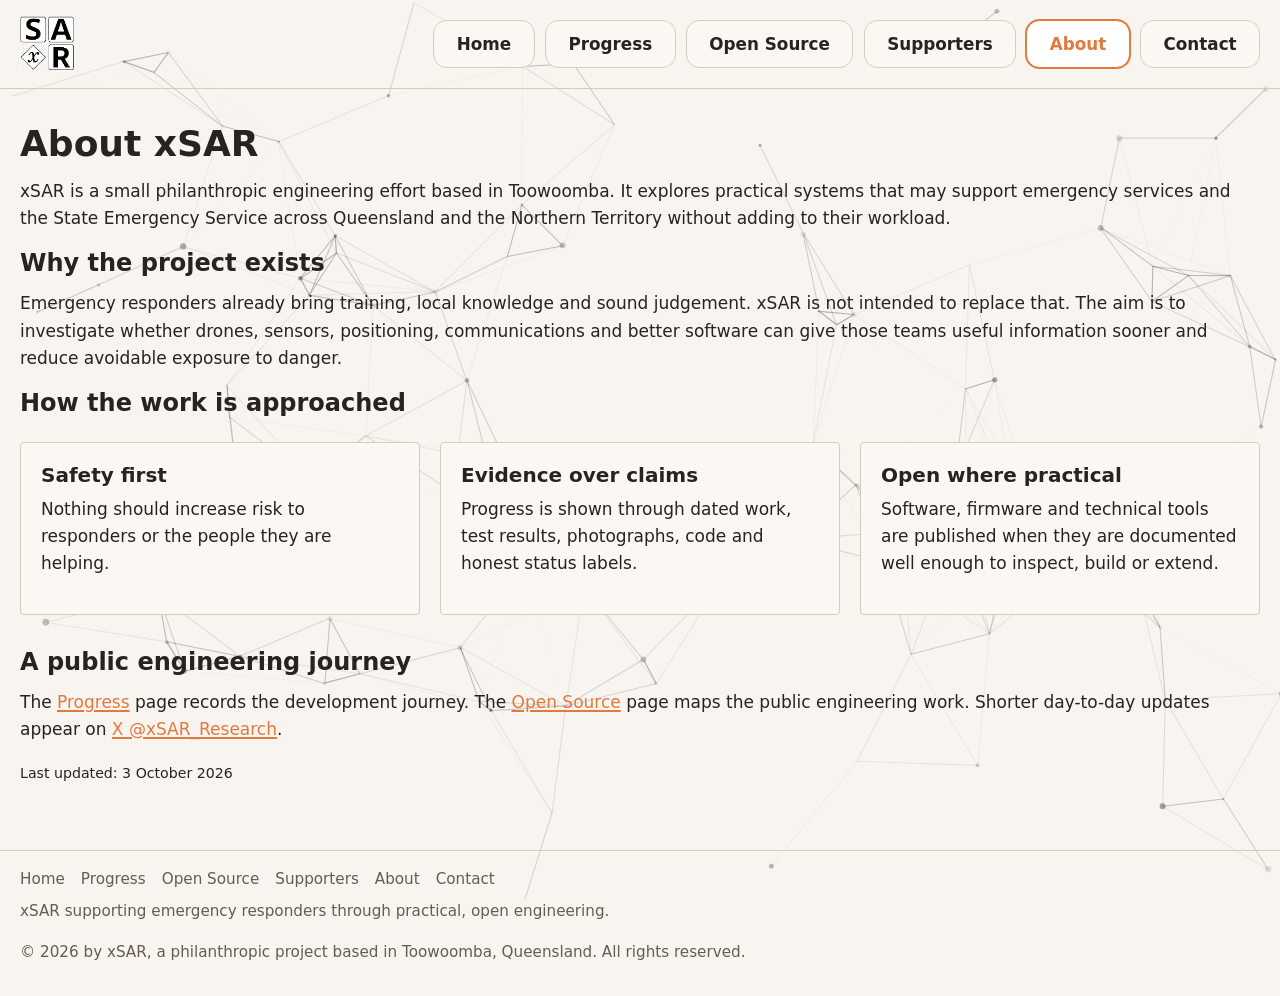
==== commit c9792ab4: "Freshen last-updated dates on the remaining public pages. Progress current-focus heading moves to Oc" ====
--- a/about.html
+++ b/about.html
@@ -13,6 +13,6 @@
   <h2>Why the project exists</h2><p>Emergency responders already bring training, local knowledge and sound judgement. xSAR is not intended to replace that. The aim is to investigate whether drones, sensors, positioning, communications and better software can give those teams useful information sooner and reduce avoidable exposure to danger.</p>
   <h2>How the work is approached</h2><div class="cards"><div class="card"><h3>Safety first</h3><p>Nothing should increase risk to responders or the people they are helping.</p></div><div class="card"><h3>Evidence over claims</h3><p>Progress is shown through dated work, test results, photographs, code and honest status labels.</p></div><div class="card"><h3>Open where practical</h3><p>Software, firmware and technical tools are published when they are documented well enough to inspect, build or extend.</p></div></div>
   <h2 style="margin-top:2rem;">A public engineering journey</h2><p>The <a href="progress.html">Progress</a> page records the development journey. The <a href="open-source.html">Open Source</a> page maps the public engineering work. Shorter day-to-day updates appear on <a href="https://x.com/xSAR_Research" target="_blank" rel="noopener noreferrer">X @xSAR_Research</a>.</p>
-  <p><small>Last updated: 29 July 2026</small></p>
+  <p><small>Last updated: 3 October 2026</small></p>
 </main>
-<footer><nav class="footer-nav" aria-label="Footer"><a href="index.html">Home</a><a href="progress.html">Progress</a><a href="open-source.html">Open Source</a><a href="supporters.html">Supporters</a><a href="about.html">About</a><a href="contact.html">Contact</a></nav><p>xSAR supporting emergency responders through practical, open engineering.</p><p>&copy; 2026 by xSAR, a philanthropic project based in Toowoomba, Queensland. All rights reserved.</p></footer><script src="js/particles_min.js" defer></script><script src="js/particles_conf.js" defer></script></body></html>+<footer><nav class="footer-nav" aria-label="Footer"><a href="index.html">Home</a><a href="progress.html">Progress</a><a href="open-source.html">Open Source</a><a href="supporters.html">Supporters</a><a href="about.html">About</a><a href="contact.html">Contact</a></nav><p>xSAR supporting emergency responders through practical, open engineering.</p><p>&copy; 2026 by xSAR, a philanthropic project based in Toowoomba, Queensland. All rights reserved.</p></footer><script src="js/particles_min.js" defer></script><script src="js/particles_conf.js" defer></script></body></html>
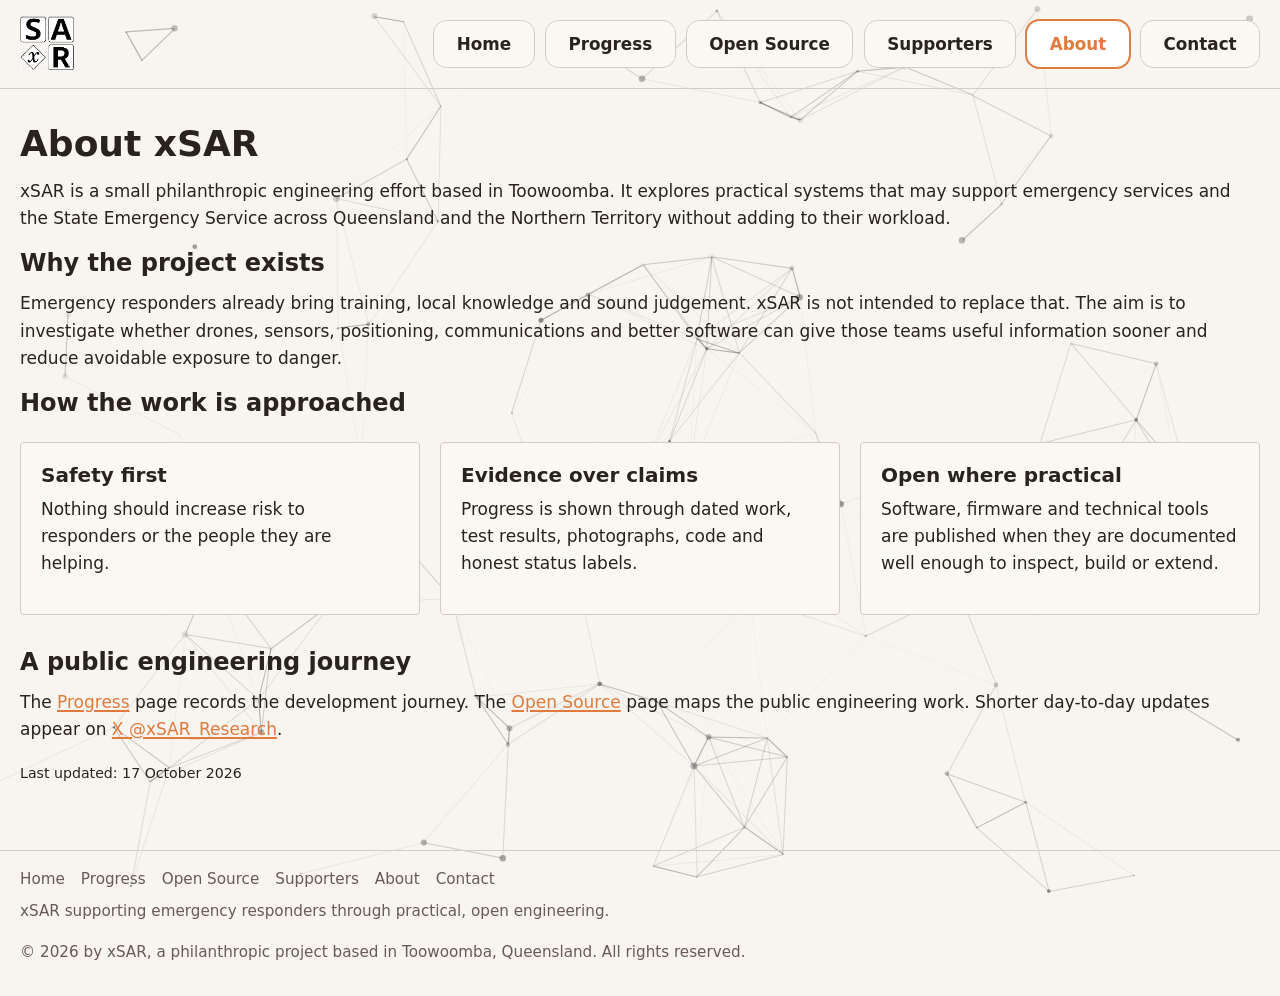
==== commit 1e4b5273: "Freshen Last updated dates to 17 October 2026 across site pages and sitemap." ====
--- a/about.html
+++ b/about.html
@@ -13,6 +13,6 @@
   <h2>Why the project exists</h2><p>Emergency responders already bring training, local knowledge and sound judgement. xSAR is not intended to replace that. The aim is to investigate whether drones, sensors, positioning, communications and better software can give those teams useful information sooner and reduce avoidable exposure to danger.</p>
   <h2>How the work is approached</h2><div class="cards"><div class="card"><h3>Safety first</h3><p>Nothing should increase risk to responders or the people they are helping.</p></div><div class="card"><h3>Evidence over claims</h3><p>Progress is shown through dated work, test results, photographs, code and honest status labels.</p></div><div class="card"><h3>Open where practical</h3><p>Software, firmware and technical tools are published when they are documented well enough to inspect, build or extend.</p></div></div>
   <h2 style="margin-top:2rem;">A public engineering journey</h2><p>The <a href="progress.html">Progress</a> page records the development journey. The <a href="open-source.html">Open Source</a> page maps the public engineering work. Shorter day-to-day updates appear on <a href="https://x.com/xSAR_Research" target="_blank" rel="noopener noreferrer">X @xSAR_Research</a>.</p>
-  <p><small>Last updated: 3 October 2026</small></p>
+  <p><small>Last updated: 17 October 2026</small></p>
 </main>
 <footer><nav class="footer-nav" aria-label="Footer"><a href="index.html">Home</a><a href="progress.html">Progress</a><a href="open-source.html">Open Source</a><a href="supporters.html">Supporters</a><a href="about.html">About</a><a href="contact.html">Contact</a></nav><p>xSAR supporting emergency responders through practical, open engineering.</p><p>&copy; 2026 by xSAR, a philanthropic project based in Toowoomba, Queensland. All rights reserved.</p></footer><script src="js/particles_min.js" defer></script><script src="js/particles_conf.js" defer></script></body></html>
